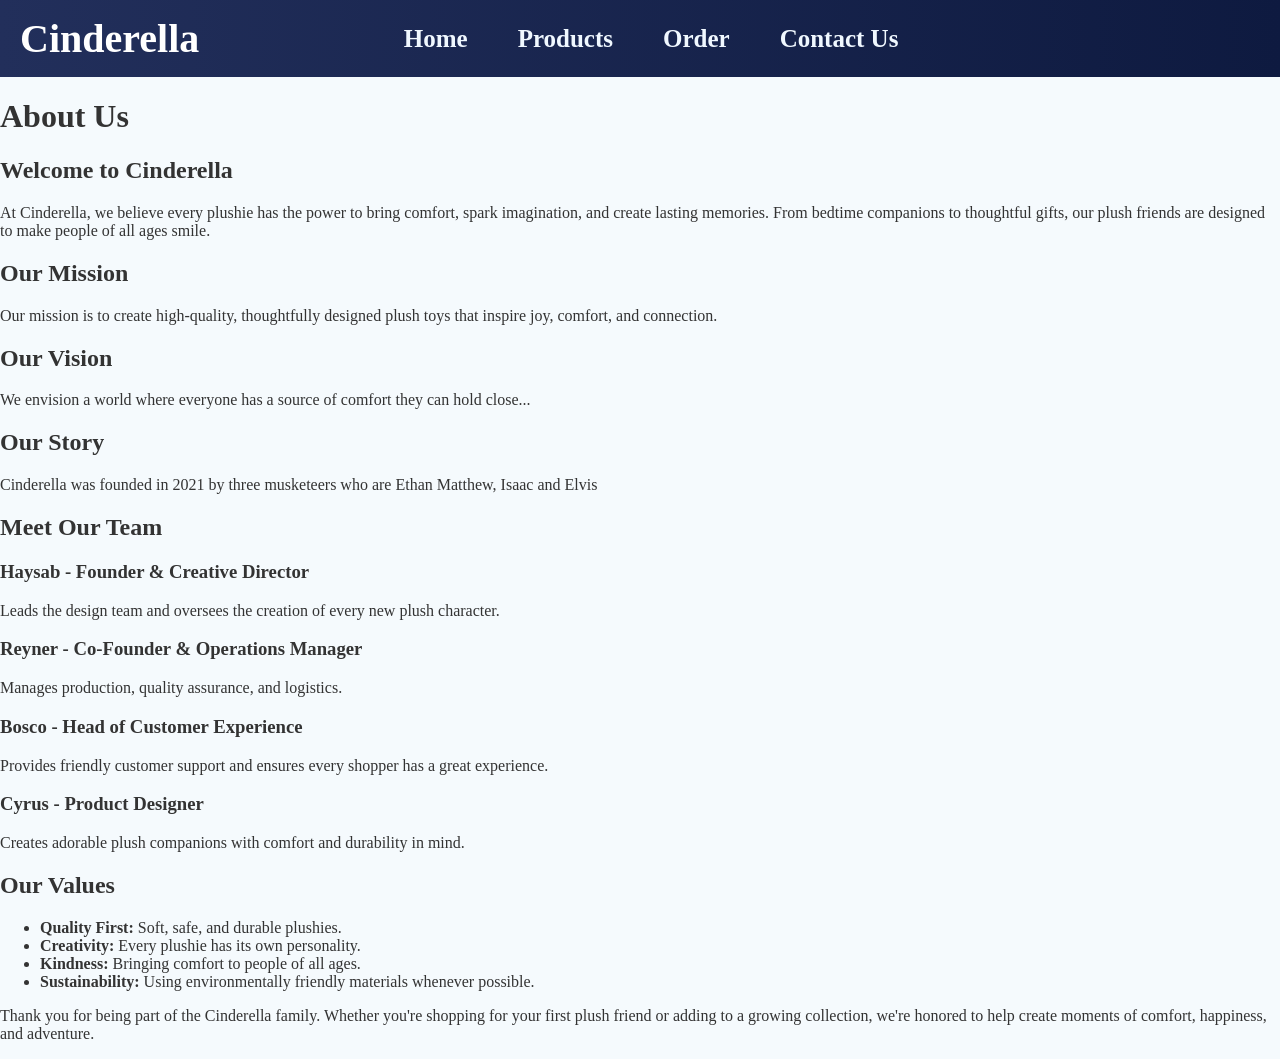
==== AboutUs.html @ c66d60aa "changed favicon to placeholder favicon. theres smth wrong with the other png" ====
<!-- Author: Akash Neyton Singh Gill, 261471U. -->
<!DOCTYPE html>
<html lang="en">
<head>
    <meta charset="UTF-8">
    <meta name="viewport" content="width=device-width, initial-scale=1.0">
    <title>About Us</title>
    <link rel="icon" type="crown" href="crown.png">
</head>
<style>

@keyframes fadeIn {
    from {
        opacity: 0;
    }
    to {
        opacity: 1;
    }
}

@keyframes fadeUp {
    from{
        opacity:0;
        transform:translateY(30px);
    }

    to{
        opacity:1;
        transform:translateY(0);
    }
}

body{
    font-family:Garamond, serif;
    margin:0;
    background-color:#F5FAFD;
    color:#333;
    animation: fadeIn 1s ease-out;
}


header{
background:linear-gradient(to right,#222f5b,#0e1a40);
color:white;
text-align:left;
padding:15px 20px;
display:flex;
align-items:center;
gap:50px;
flex-wrap:wrap;
}


header h2,
header h3,
header h4,
header h5{
margin:0;
font-size: 25px;
}

header h1{
margin: 0;
font-size: 40px;
flex:0.48;
}

</style>

<header>
    <h1>Cinderella</h1>
    <h2><a href="index.html" style="color: aliceblue; text-decoration: none;">Home</a></h2>
    <h3><a href="Products.html" style="color: aliceblue; text-decoration: none;">Products</a></h3>
    <h4><a href="Order.html" style="color: aliceblue; text-decoration: none;">Order</a></h4>
    <h5><a href="ContactUs.html" style="color: aliceblue; text-decoration: none;">Contact Us</a></h5>
</header>

<!--Top stuff done by Haysab to make website more appealing-->
<!--Everything below was done by Neyton-->



<h1>About Us</h1>
<h2>Welcome to Cinderella</h2>
<p>
 At Cinderella, we believe every plushie has the power to bring comfort, spark imagination,
and create lasting memories. From bedtime companions to thoughtful gifts, our plush friends
are designed to make people of all ages smile.
</p>
<h2>Our Mission</h2>
<p>
     Our mission is to create high-quality, thoughtfully designed plush toys that inspire joy,
     comfort, and connection.
</p>
<h2>Our Vision</h2>
<p>
    We envision a world where everyone has a source of comfort they can hold close...
</p>

    <h2>Our Story</h2>
    <p>
        Cinderella was founded in 2021 by three musketeers who are Ethan Matthew, Isaac and Elvis
    </p>

    <h2>Meet Our Team</h2>

    <h3>Haysab - Founder & Creative Director</h3>
    <p>Leads the design team and oversees the creation of every new plush character.</p>

    <h3>Reyner - Co-Founder & Operations Manager</h3>
    <p>Manages production, quality assurance, and logistics.</p>

    <h3>Bosco - Head of Customer Experience</h3>
    <p>Provides friendly customer support and ensures every shopper has a great experience.</p>

    <h3>Cyrus - Product Designer</h3>
    <p>Creates adorable plush companions with comfort and durability in mind.</p>

    <h2>Our Values</h2>

    <ul>
        <li><strong>Quality First:</strong> Soft, safe, and durable plushies.</li>
        <li><strong>Creativity:</strong> Every plushie has its own personality.</li>
        <li><strong>Kindness:</strong> Bringing comfort to people of all ages.</li>
        <li><strong>Sustainability:</strong> Using environmentally friendly materials whenever possible.</li>
    </ul>

    <p>
        Thank you for being part of the Cinderella family. Whether you're shopping for your first
        plush friend or adding to a growing collection, we're honored to help create moments of
        comfort, happiness, and adventure.
    </p>
</html>
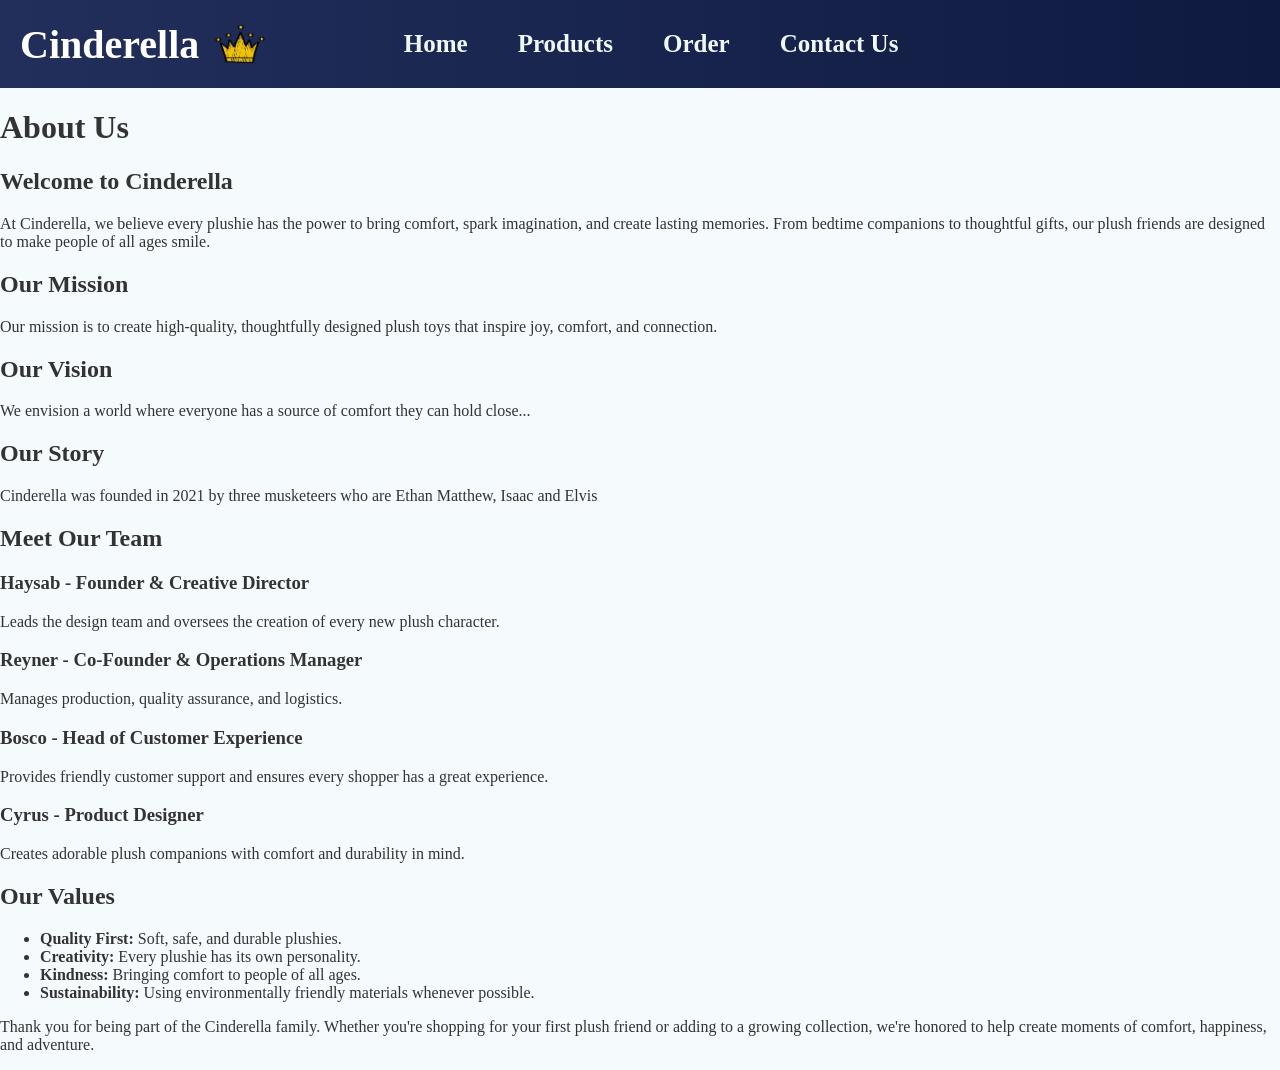
==== commit fd9f7c64: "Added themes to all pages. Added an image folder to sort things out" ====
--- a/AboutUs.html
+++ b/AboutUs.html
@@ -5,7 +5,7 @@
     <meta charset="UTF-8">
     <meta name="viewport" content="width=device-width, initial-scale=1.0">
     <title>About Us</title>
-    <link rel="icon" type="crown" href="crown.png">
+    <link rel="icon" type="crown" href="CLIPARTcrown.png">
 </head>
 <style>
 
@@ -63,12 +63,20 @@
 margin: 0;
 font-size: 40px;
 flex:0.48;
+display:flex;
+align-items:center;
+gap:12px;
+}
+
+.header-crown{
+    width:58px;
+    height:auto;
 }
 
 </style>
 
 <header>
-    <h1>Cinderella</h1>
+    <h1>Cinderella <img class="header-crown" src="CLIPARTcrown.png" alt="Crown"></h1>
     <h2><a href="index.html" style="color: aliceblue; text-decoration: none;">Home</a></h2>
     <h3><a href="Products.html" style="color: aliceblue; text-decoration: none;">Products</a></h3>
     <h4><a href="Order.html" style="color: aliceblue; text-decoration: none;">Order</a></h4>
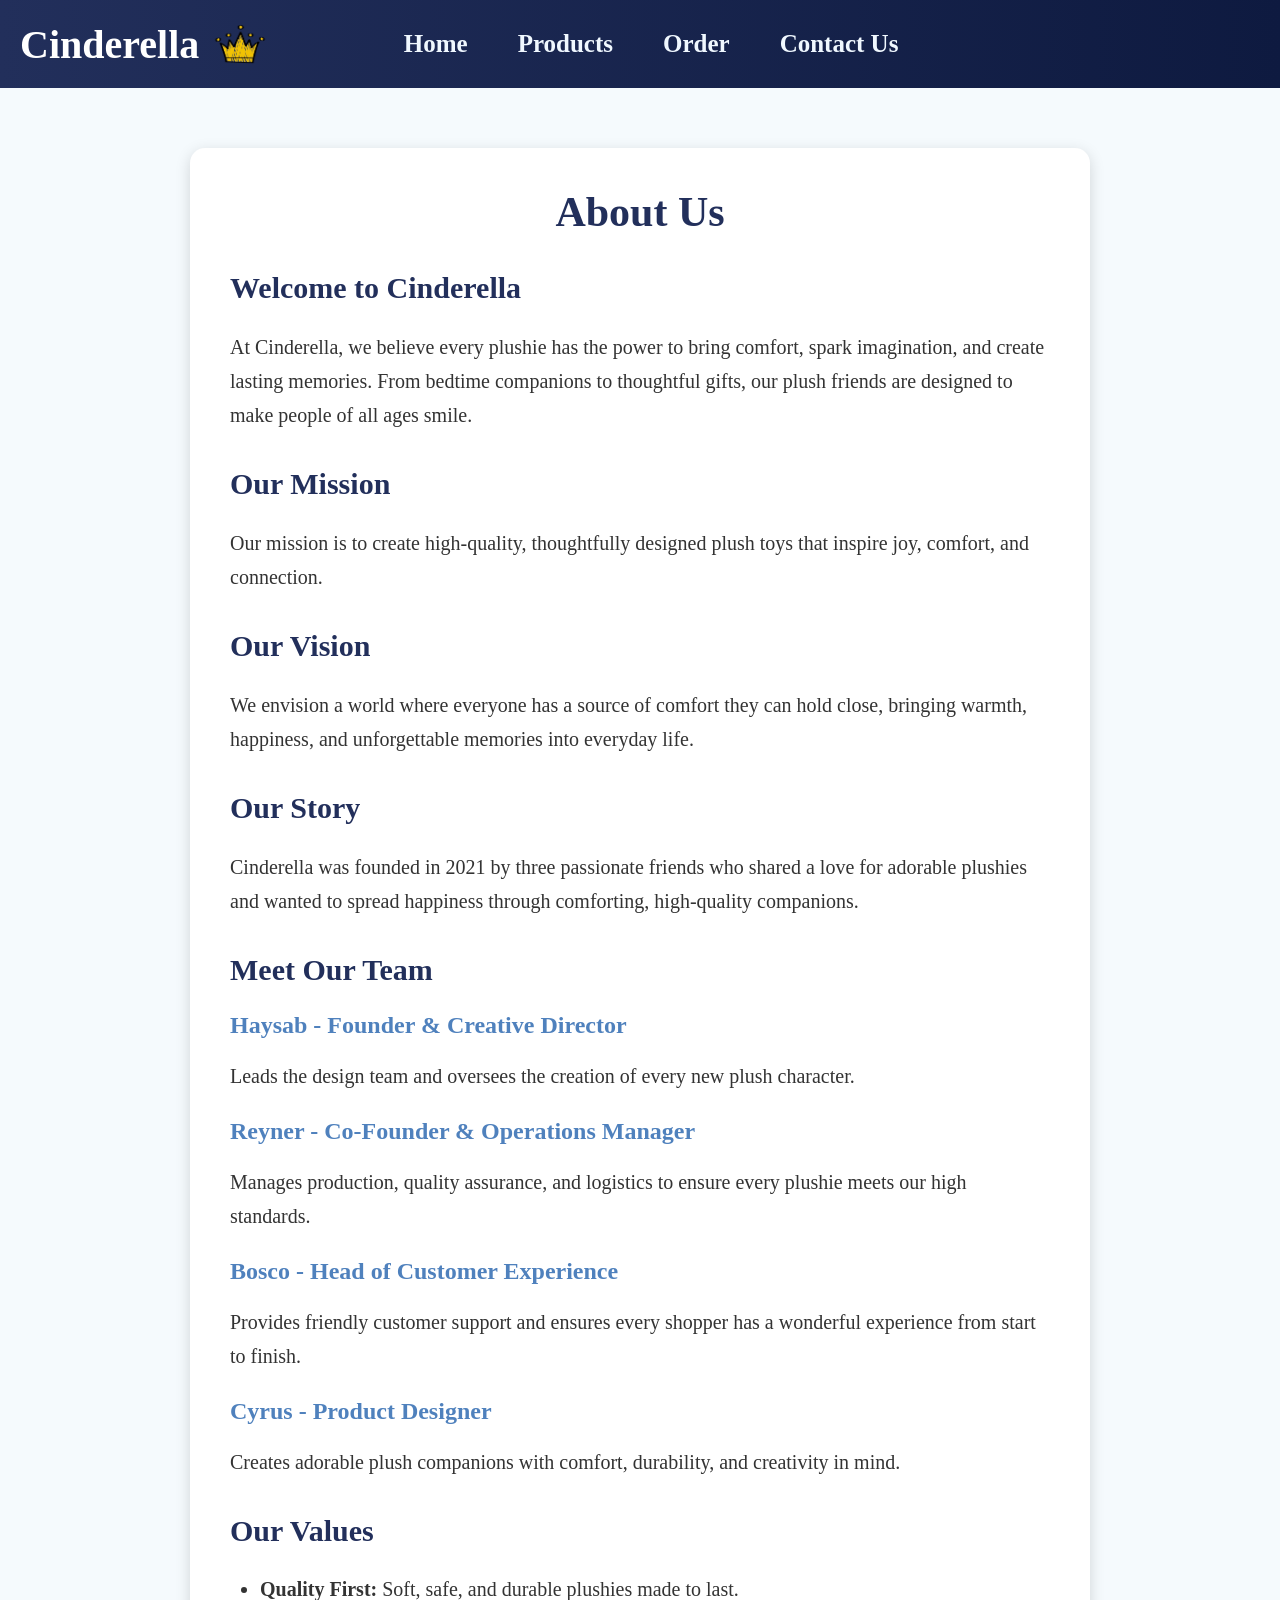
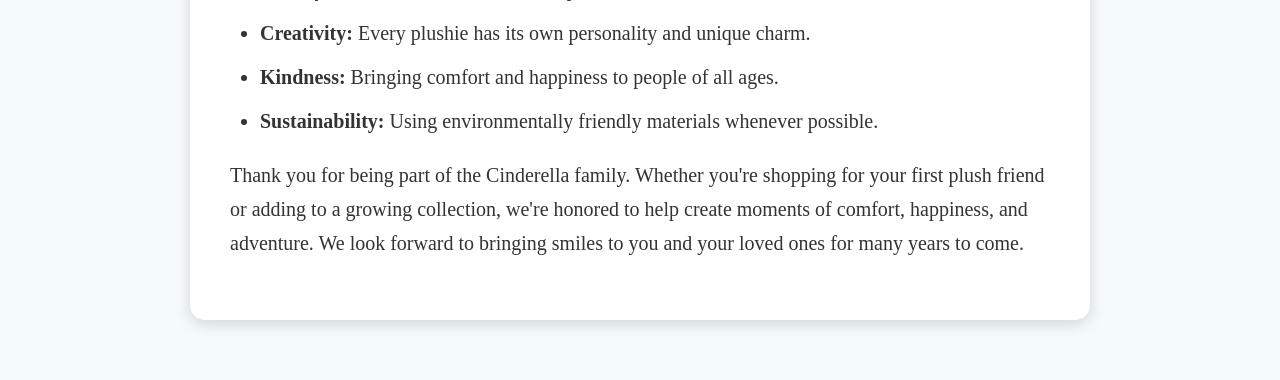
==== commit 0c6212c0: "phone compatibility and theme design for both order and about us pages" ====
--- a/AboutUs.html
+++ b/AboutUs.html
@@ -5,137 +5,319 @@
     <meta charset="UTF-8">
     <meta name="viewport" content="width=device-width, initial-scale=1.0">
     <title>About Us</title>
-    <link rel="icon" type="crown" href="CLIPARTcrown.png">
-</head>
+    <link rel="icon" type="image/png" href="Images/CLIPARTcrown.png">
+
 <style>
 
-@keyframes fadeIn {
-    from {
-        opacity: 0;
-    }
-    to {
-        opacity: 1;
-    }
-}
-
-@keyframes fadeUp {
+@keyframes fadeIn{
+    from{opacity:0;}
+    to{opacity:1;}
+}
+
+@keyframes fadeUp{
     from{
         opacity:0;
         transform:translateY(30px);
     }
-
     to{
         opacity:1;
         transform:translateY(0);
     }
 }
 
+*{
+    box-sizing:border-box;
+}
+
 body{
     font-family:Garamond, serif;
     margin:0;
-    background-color:#F5FAFD;
+    background:#F5FAFD;
     color:#333;
-    animation: fadeIn 1s ease-out;
-}
-
+    animation:fadeIn 1s ease-out;
+}
 
 header{
-background:linear-gradient(to right,#222f5b,#0e1a40);
-color:white;
-text-align:left;
-padding:15px 20px;
-display:flex;
-align-items:center;
-gap:50px;
-flex-wrap:wrap;
-}
-
+    background:linear-gradient(to right,#222f5b,#0e1a40);
+    color:white;
+    text-align:left;
+    padding:15px 20px;
+    display:flex;
+    align-items:center;
+    gap:50px;
+    flex-wrap:wrap;
+}
+
+header h1{
+    margin:0;
+    font-size:40px;
+    flex:0.48;
+    display:flex;
+    align-items:center;
+    gap:12px;
+}
+
+.header-crown{
+    width:58px;
+    height:auto;
+}
 
 header h2,
 header h3,
 header h4,
 header h5{
-margin:0;
-font-size: 25px;
-}
-
-header h1{
-margin: 0;
-font-size: 40px;
-flex:0.48;
-display:flex;
-align-items:center;
-gap:12px;
-}
-
-.header-crown{
-    width:58px;
-    height:auto;
+    margin:0;
+    font-size:25px;
+}
+
+header a{
+    color:aliceblue;
+    text-decoration:none;
+}
+
+header a:hover{
+    color:#d9e8ff;
+}
+
+.container{
+    max-width:900px;
+    margin:60px auto;
+    background:white;
+    padding:40px;
+    border-radius:15px;
+    box-shadow:0 4px 15px rgba(0,0,0,0.15);
+    animation:fadeUp 1s ease-out;
+}
+
+.container h1{
+    text-align:center;
+    color:#222f5b;
+    margin-top:0;
+    font-size:42px;
+}
+
+.container h2{
+    color:#222f5b;
+    margin-top:35px;
+    font-size:30px;
+}
+
+.container h3{
+    margin-top:25px;
+    margin-bottom:5px;
+    color:#4F81BD;
+    font-size:24px;
+}
+
+.container p{
+    font-size:20px;
+    line-height:1.7;
+}
+
+.container ul{
+    padding-left:30px;
+}
+
+.container li{
+    font-size:20px;
+    line-height:1.7;
+    margin-bottom:10px;
+}
+
+@media (max-width:768px){
+
+    header{
+        flex-wrap:wrap;
+        justify-content:center;
+        gap:20px;
+        text-align:center;
+    }
+
+    header h1{
+        flex:100%;
+        justify-content:center;
+        font-size:34px;
+    }
+
+    .header-crown{
+        width:48px;
+    }
+
+    header h2,
+    header h3,
+    header h4,
+    header h5{
+        font-size:20px;
+    }
+
+    .container{
+        margin:30px 20px;
+        padding:30px;
+    }
+
+    .container h1{
+        font-size:36px;
+    }
+
+    .container h2{
+        font-size:28px;
+    }
+
+    .container h3{
+        font-size:22px;
+    }
+
+    .container p,
+    .container li{
+        font-size:18px;
+    }
+}
+
+@media (max-width:480px){
+
+    header{
+        flex-direction:column;
+        align-items:center;
+        gap:15px;
+    }
+
+    header h1{
+        flex:unset;
+        font-size:28px;
+    }
+
+    .header-crown{
+        width:40px;
+    }
+
+    header h2,
+    header h3,
+    header h4,
+    header h5{
+        width:100%;
+        text-align:center;
+        font-size:18px;
+    }
+
+    .container{
+        margin:20px 15px;
+        padding:20px;
+    }
+
+    .container h1{
+        font-size:28px;
+    }
+
+    .container h2{
+        font-size:24px;
+    }
+
+    .container h3{
+        font-size:20px;
+    }
+
+    .container p,
+    .container li{
+        font-size:16px;
+    }
 }
 
 </style>
+</head>
+
+<body>
 
 <header>
-    <h1>Cinderella <img class="header-crown" src="CLIPARTcrown.png" alt="Crown"></h1>
-    <h2><a href="index.html" style="color: aliceblue; text-decoration: none;">Home</a></h2>
-    <h3><a href="Products.html" style="color: aliceblue; text-decoration: none;">Products</a></h3>
-    <h4><a href="Order.html" style="color: aliceblue; text-decoration: none;">Order</a></h4>
-    <h5><a href="ContactUs.html" style="color: aliceblue; text-decoration: none;">Contact Us</a></h5>
+    <h1>Cinderella <img class="header-crown" src="Images/CLIPARTcrown.png" alt="Crown"></h1>
+
+    <h2><a href="index.html">Home</a></h2>
+    <h3><a href="Products.html">Products</a></h3>
+    <h4><a href="Order.html">Order</a></h4>
+    <h5><a href="ContactUs.html">Contact Us</a></h5>
 </header>
 
-<!--Top stuff done by Haysab to make website more appealing-->
-<!--Everything below was done by Neyton-->
-
-
+<div class="container">
 
 <h1>About Us</h1>
+
 <h2>Welcome to Cinderella</h2>
-<p>
- At Cinderella, we believe every plushie has the power to bring comfort, spark imagination,
+
+<p>
+At Cinderella, we believe every plushie has the power to bring comfort, spark imagination,
 and create lasting memories. From bedtime companions to thoughtful gifts, our plush friends
 are designed to make people of all ages smile.
 </p>
+
 <h2>Our Mission</h2>
-<p>
-     Our mission is to create high-quality, thoughtfully designed plush toys that inspire joy,
-     comfort, and connection.
-</p>
+
+<p>
+Our mission is to create high-quality, thoughtfully designed plush toys that inspire joy,
+comfort, and connection.
+</p>
+
 <h2>Our Vision</h2>
-<p>
-    We envision a world where everyone has a source of comfort they can hold close...
-</p>
-
-    <h2>Our Story</h2>
-    <p>
-        Cinderella was founded in 2021 by three musketeers who are Ethan Matthew, Isaac and Elvis
-    </p>
-
-    <h2>Meet Our Team</h2>
-
-    <h3>Haysab - Founder & Creative Director</h3>
-    <p>Leads the design team and oversees the creation of every new plush character.</p>
-
-    <h3>Reyner - Co-Founder & Operations Manager</h3>
-    <p>Manages production, quality assurance, and logistics.</p>
-
-    <h3>Bosco - Head of Customer Experience</h3>
-    <p>Provides friendly customer support and ensures every shopper has a great experience.</p>
-
-    <h3>Cyrus - Product Designer</h3>
-    <p>Creates adorable plush companions with comfort and durability in mind.</p>
-
-    <h2>Our Values</h2>
-
-    <ul>
-        <li><strong>Quality First:</strong> Soft, safe, and durable plushies.</li>
-        <li><strong>Creativity:</strong> Every plushie has its own personality.</li>
-        <li><strong>Kindness:</strong> Bringing comfort to people of all ages.</li>
-        <li><strong>Sustainability:</strong> Using environmentally friendly materials whenever possible.</li>
-    </ul>
-
-    <p>
-        Thank you for being part of the Cinderella family. Whether you're shopping for your first
-        plush friend or adding to a growing collection, we're honored to help create moments of
-        comfort, happiness, and adventure.
-    </p>
-</html>
+
+<p>
+We envision a world where everyone has a source of comfort they can hold close,
+bringing warmth, happiness, and unforgettable memories into everyday life.
+</p>
+
+<h2>Our Story</h2>
+
+<p>
+Cinderella was founded in 2021 by three passionate friends who shared a love
+for adorable plushies and wanted to spread happiness through comforting,
+high-quality companions.
+</p>
+
+<h2>Meet Our Team</h2>
+
+<h3>Haysab - Founder & Creative Director</h3>
+
+<p>
+Leads the design team and oversees the creation of every new plush character.
+</p>
+
+<h3>Reyner - Co-Founder & Operations Manager</h3>
+
+<p>
+Manages production, quality assurance, and logistics to ensure every plushie
+meets our high standards.
+</p>
+
+<h3>Bosco - Head of Customer Experience</h3>
+
+<p>
+Provides friendly customer support and ensures every shopper has a wonderful
+experience from start to finish.
+</p>
+
+<h3>Cyrus - Product Designer</h3>
+
+<p>
+Creates adorable plush companions with comfort, durability, and creativity in mind.
+</p>
+
+<h2>Our Values</h2>
+
+<ul>
+    <li><strong>Quality First:</strong> Soft, safe, and durable plushies made to last.</li>
+
+    <li><strong>Creativity:</strong> Every plushie has its own personality and unique charm.</li>
+
+    <li><strong>Kindness:</strong> Bringing comfort and happiness to people of all ages.</li>
+
+    <li><strong>Sustainability:</strong> Using environmentally friendly materials whenever possible.</li>
+</ul>
+
+<p>
+Thank you for being part of the Cinderella family. Whether you're shopping for your first plush friend
+or adding to a growing collection, we're honored to help create moments of comfort,
+happiness, and adventure. We look forward to bringing smiles to you and your loved ones
+for many years to come.
+</p>
+
+</div>
+
+</body>
+</html>
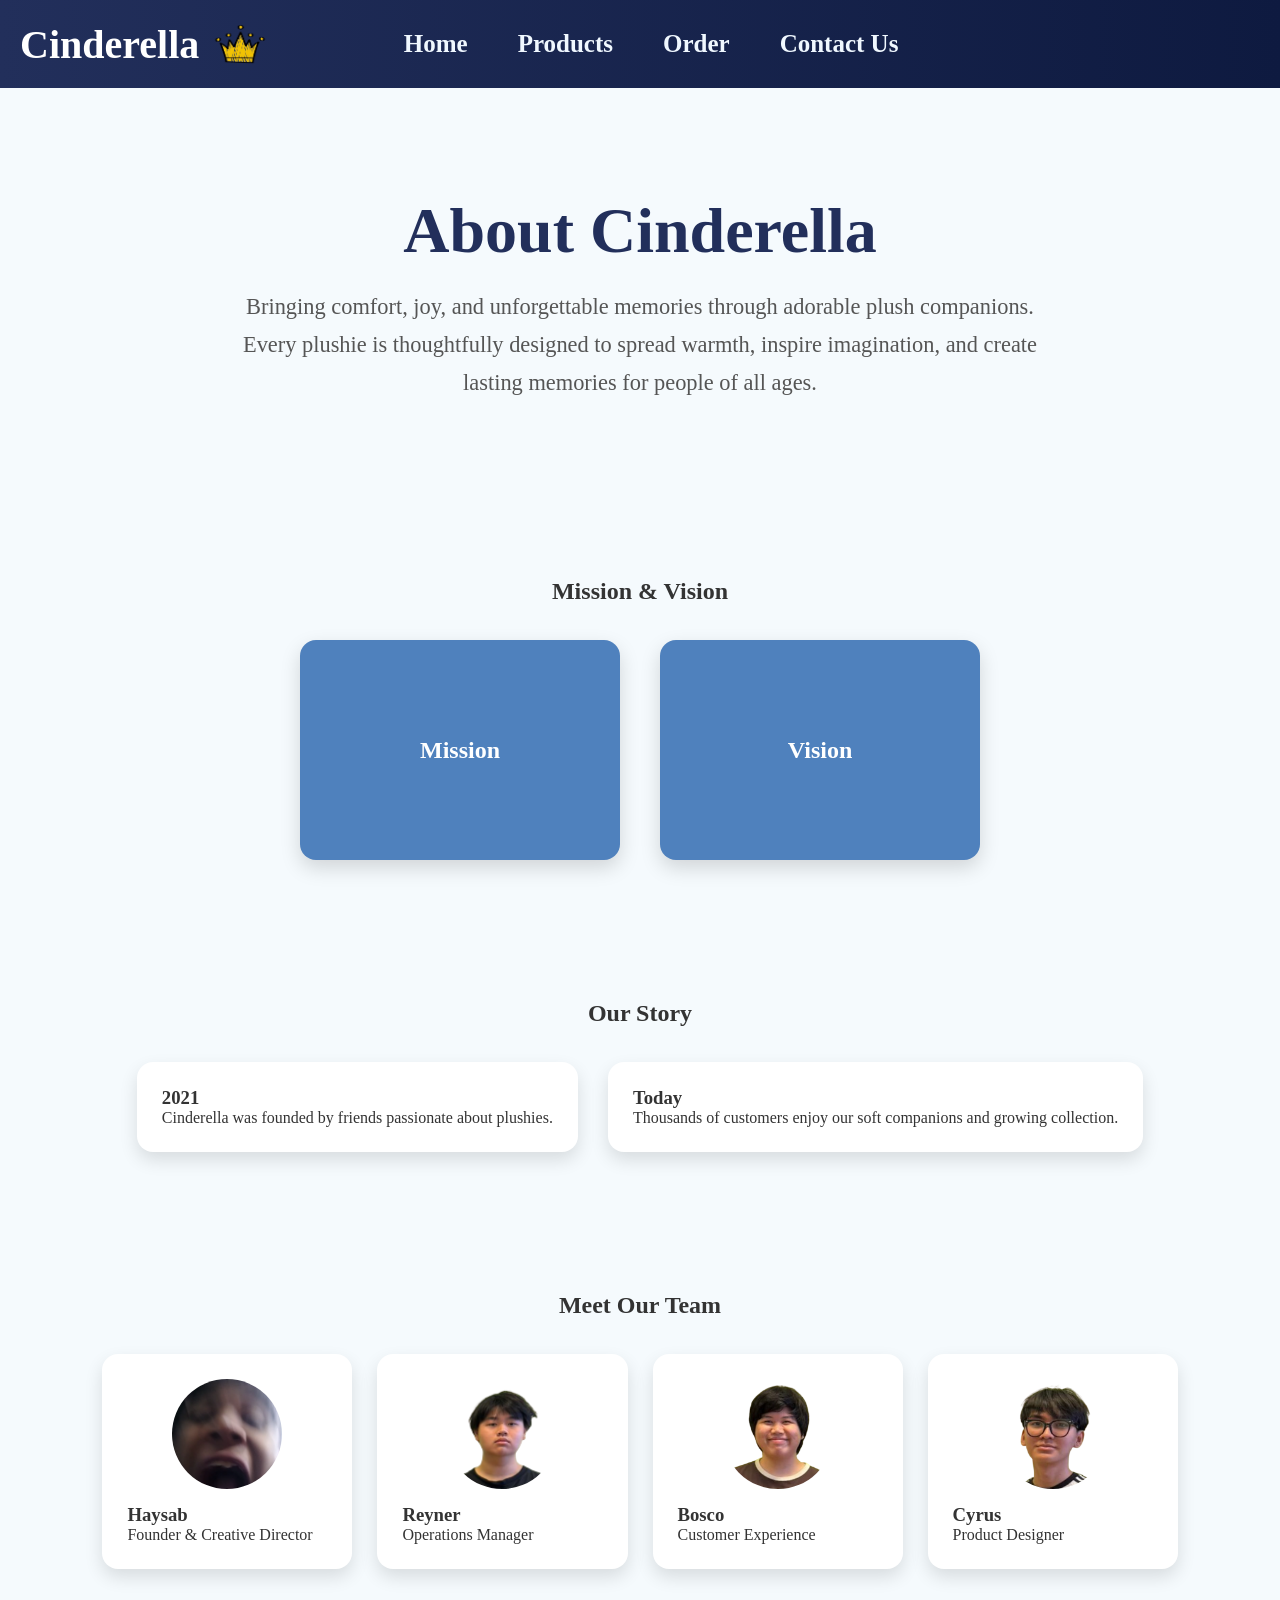
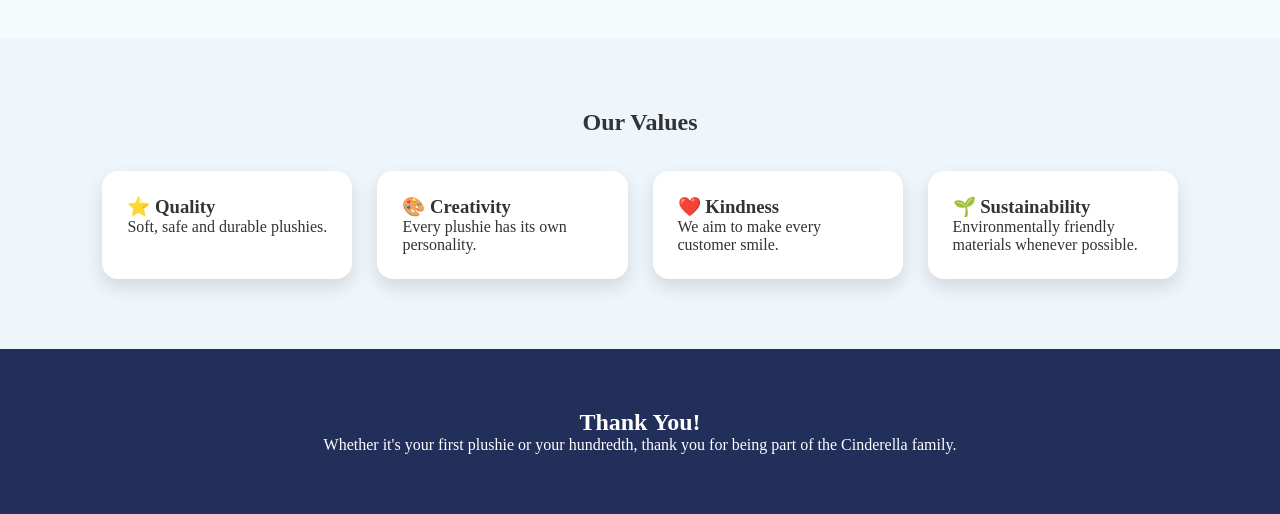
==== commit bdc23538: "FULL REVAMP" ====
--- a/AboutUs.html
+++ b/AboutUs.html
@@ -1,323 +1,363 @@
 <!-- Author: Akash Neyton Singh Gill, 261471U. -->
 <!DOCTYPE html>
 <html lang="en">
-<head>
-    <meta charset="UTF-8">
-    <meta name="viewport" content="width=device-width, initial-scale=1.0">
-    <title>About Us</title>
-    <link rel="icon" type="image/png" href="Images/CLIPARTcrown.png">
-
-<style>
-
-@keyframes fadeIn{
-    from{opacity:0;}
-    to{opacity:1;}
-}
-
-@keyframes fadeUp{
-    from{
-        opacity:0;
-        transform:translateY(30px);
-    }
-    to{
-        opacity:1;
-        transform:translateY(0);
-    }
-}
-
-*{
-    box-sizing:border-box;
-}
-
-body{
-    font-family:Garamond, serif;
-    margin:0;
-    background:#F5FAFD;
-    color:#333;
-    animation:fadeIn 1s ease-out;
-}
-
-header{
-    background:linear-gradient(to right,#222f5b,#0e1a40);
-    color:white;
-    text-align:left;
-    padding:15px 20px;
-    display:flex;
-    align-items:center;
-    gap:50px;
-    flex-wrap:wrap;
-}
-
-header h1{
-    margin:0;
-    font-size:40px;
-    flex:0.48;
-    display:flex;
-    align-items:center;
-    gap:12px;
-}
-
-.header-crown{
-    width:58px;
-    height:auto;
-}
-
-header h2,
-header h3,
-header h4,
-header h5{
-    margin:0;
-    font-size:25px;
-}
-
-header a{
-    color:aliceblue;
-    text-decoration:none;
-}
-
-header a:hover{
-    color:#d9e8ff;
-}
-
-.container{
-    max-width:900px;
-    margin:60px auto;
-    background:white;
-    padding:40px;
-    border-radius:15px;
-    box-shadow:0 4px 15px rgba(0,0,0,0.15);
-    animation:fadeUp 1s ease-out;
-}
-
-.container h1{
-    text-align:center;
-    color:#222f5b;
-    margin-top:0;
-    font-size:42px;
-}
-
-.container h2{
-    color:#222f5b;
-    margin-top:35px;
-    font-size:30px;
-}
-
-.container h3{
-    margin-top:25px;
-    margin-bottom:5px;
-    color:#4F81BD;
-    font-size:24px;
-}
-
-.container p{
-    font-size:20px;
-    line-height:1.7;
-}
-
-.container ul{
-    padding-left:30px;
-}
-
-.container li{
-    font-size:20px;
-    line-height:1.7;
-    margin-bottom:10px;
-}
-
-@media (max-width:768px){
-
-    header{
-        flex-wrap:wrap;
-        justify-content:center;
-        gap:20px;
-        text-align:center;
-    }
-
-    header h1{
-        flex:100%;
-        justify-content:center;
-        font-size:34px;
-    }
-
-    .header-crown{
-        width:48px;
-    }
-
-    header h2,
-    header h3,
-    header h4,
-    header h5{
-        font-size:20px;
-    }
-
-    .container{
-        margin:30px 20px;
-        padding:30px;
-    }
-
-    .container h1{
-        font-size:36px;
-    }
-
-    .container h2{
-        font-size:28px;
-    }
-
-    .container h3{
-        font-size:22px;
-    }
-
-    .container p,
-    .container li{
-        font-size:18px;
-    }
-}
-
-@media (max-width:480px){
-
-    header{
-        flex-direction:column;
-        align-items:center;
-        gap:15px;
-    }
-
-    header h1{
-        flex:unset;
-        font-size:28px;
-    }
-
-    .header-crown{
-        width:40px;
-    }
-
-    header h2,
-    header h3,
-    header h4,
-    header h5{
-        width:100%;
-        text-align:center;
-        font-size:18px;
-    }
-
-    .container{
-        margin:20px 15px;
-        padding:20px;
-    }
-
-    .container h1{
-        font-size:28px;
-    }
-
-    .container h2{
-        font-size:24px;
-    }
-
-    .container h3{
-        font-size:20px;
-    }
-
-    .container p,
-    .container li{
-        font-size:16px;
-    }
-}
-
-</style>
-</head>
-
-<body>
-
-<header>
-    <h1>Cinderella <img class="header-crown" src="Images/CLIPARTcrown.png" alt="Crown"></h1>
-
-    <h2><a href="index.html">Home</a></h2>
-    <h3><a href="Products.html">Products</a></h3>
-    <h4><a href="Order.html">Order</a></h4>
-    <h5><a href="ContactUs.html">Contact Us</a></h5>
-</header>
-
-<div class="container">
-
-<h1>About Us</h1>
-
-<h2>Welcome to Cinderella</h2>
-
-<p>
-At Cinderella, we believe every plushie has the power to bring comfort, spark imagination,
-and create lasting memories. From bedtime companions to thoughtful gifts, our plush friends
-are designed to make people of all ages smile.
-</p>
-
-<h2>Our Mission</h2>
-
-<p>
-Our mission is to create high-quality, thoughtfully designed plush toys that inspire joy,
-comfort, and connection.
-</p>
-
-<h2>Our Vision</h2>
-
-<p>
-We envision a world where everyone has a source of comfort they can hold close,
-bringing warmth, happiness, and unforgettable memories into everyday life.
-</p>
-
-<h2>Our Story</h2>
-
-<p>
-Cinderella was founded in 2021 by three passionate friends who shared a love
-for adorable plushies and wanted to spread happiness through comforting,
-high-quality companions.
-</p>
-
-<h2>Meet Our Team</h2>
-
-<h3>Haysab - Founder & Creative Director</h3>
-
-<p>
-Leads the design team and oversees the creation of every new plush character.
-</p>
-
-<h3>Reyner - Co-Founder & Operations Manager</h3>
-
-<p>
-Manages production, quality assurance, and logistics to ensure every plushie
-meets our high standards.
-</p>
-
-<h3>Bosco - Head of Customer Experience</h3>
-
-<p>
-Provides friendly customer support and ensures every shopper has a wonderful
-experience from start to finish.
-</p>
-
-<h3>Cyrus - Product Designer</h3>
-
-<p>
-Creates adorable plush companions with comfort, durability, and creativity in mind.
-</p>
-
-<h2>Our Values</h2>
-
-<ul>
-    <li><strong>Quality First:</strong> Soft, safe, and durable plushies made to last.</li>
-
-    <li><strong>Creativity:</strong> Every plushie has its own personality and unique charm.</li>
-
-    <li><strong>Kindness:</strong> Bringing comfort and happiness to people of all ages.</li>
-
-    <li><strong>Sustainability:</strong> Using environmentally friendly materials whenever possible.</li>
-</ul>
-
-<p>
-Thank you for being part of the Cinderella family. Whether you're shopping for your first plush friend
-or adding to a growing collection, we're honored to help create moments of comfort,
-happiness, and adventure. We look forward to bringing smiles to you and your loved ones
-for many years to come.
-</p>
-
-</div>
-
-</body>
+	<head>
+		<meta charset="UTF-8">
+		<meta name="viewport" content="width=device-width, initial-scale=1.0">
+		<title>About Us | Cinderella</title>
+		<link rel="icon" type="image/png" href="Images/CLIPARTcrown.png">
+		<style>
+			* {
+				margin: 0;
+				padding: 0;
+				box-sizing: border-box
+			}
+
+			body {
+				font-family: Garamond, serif;
+				background: #F5FAFD;
+				color: #333
+			}
+
+			header {
+				background: linear-gradient(to right, #222f5b, #0e1a40);
+				color: #fff;
+				text-align: left;
+				padding: 15px 20px;
+				display: flex;
+				align-items: center;
+				gap: 50px
+			}
+
+			header h1 {
+				margin: 0;
+				font-size: 40px;
+				flex: .48;
+				display: flex;
+				align-items: center;
+				gap: 12px
+			}
+
+			.header-crown {
+				width: 58px
+			}
+
+			header h2,
+			header h3,
+			header h4,
+			header h5 {
+				margin: 0;
+				font-size: 25px
+			}
+
+			header a {
+				color: aliceblue;
+				text-decoration: none
+			}
+
+			header a:hover {
+				color: #d9e8ff
+			}
+
+			.hero {
+				min-height: 420px;
+				background: #F5FAFD;
+				display: flex;
+				justify-content: center;
+				align-items: center;
+				text-align: center;
+				padding: 80px 20px
+			}
+
+			.hero h1 {
+				font-size: 4rem;
+				color: #222f5b;
+				margin-bottom: 20px
+			}
+
+			.hero p {
+				max-width: 800px;
+				font-size: 1.4rem;
+				line-height: 1.7;
+				color: #555
+			}
+
+			section {
+				padding: 70px 8%
+			}
+
+			.flip-wrap {
+				display: flex;
+				gap: 40px;
+				justify-content: center;
+				flex-wrap: wrap
+			}
+
+			.flip {
+				width: 320px;
+				height: 220px;
+				perspective: 1000px
+			}
+
+			.inner {
+				position: relative;
+				width: 100%;
+				height: 100%;
+				transition: .8s;
+				transform-style: preserve-3d
+			}
+
+			.flip:hover .inner {
+				transform: rotateY(180deg)
+			}
+
+			.face {
+				position: absolute;
+				inset: 0;
+				border-radius: 16px;
+				display: flex;
+				justify-content: center;
+				align-items: center;
+				flex-direction: column;
+				padding: 20px;
+				backface-visibility: hidden;
+				box-shadow: 0 8px 20px rgba(0, 0, 0, .15)
+			}
+
+			.front {
+				background: #4f81bd;
+				color: #fff
+			}
+
+			.back {
+				background: #fff;
+				transform: rotateY(180deg)
+			}
+
+			.timeline {
+				display: flex;
+				gap: 30px;
+				flex-wrap: wrap;
+				justify-content: center
+			}
+
+			.tbox,
+			.member,
+			.value {
+				background: #fff;
+				border-radius: 16px;
+				padding: 25px;
+				box-shadow: 0 8px 18px rgba(0, 0, 0, .12);
+				transition: .3s
+			}
+
+			.tbox:hover,
+			.member:hover,
+			.value:hover {
+				transform: translateY(-8px)
+			}
+
+			.grid {
+				display: grid;
+				grid-template-columns: repeat(auto-fit, minmax(220px, 1fr));
+				gap: 25px
+			}
+
+			.member img {
+				width: 110px;
+				height: 110px;
+				border-radius: 50%;
+				object-fit: cover;
+				display: block;
+				margin: 0 auto 15px
+			}
+
+			.values {
+				background: #eef5fb
+			}
+
+			footer {
+				background: #222f5b;
+				color: #fff;
+				text-align: center;
+				padding: 60px 20px
+			}
+
+			@media(max-width:768px) {
+				header {
+					flex-wrap: wrap;
+					justify-content: center;
+					gap: 20px;
+					text-align: center
+				}
+
+				header h1 {
+					flex: 100%;
+					justify-content: center;
+					font-size: 34px
+				}
+
+				.header-crown {
+					width: 48px
+				}
+
+				header h2,
+				header h3,
+				header h4,
+				header h5 {
+					font-size: 20px
+				}
+
+				.hero h1 {
+					font-size: 2.8rem
+				}
+			}
+
+			@media(max-width:480px) {
+				header {
+					flex-direction: column;
+					align-items: center;
+					gap: 15px
+				}
+
+				header h1 {
+					flex: unset;
+					font-size: 28px
+				}
+
+				.header-crown {
+					width: 40px
+				}
+
+				header h2,
+				header h3,
+				header h4,
+				header h5 {
+					width: 100%;
+					text-align: center;
+					font-size: 18px
+				}
+
+				.hero h1 {
+					font-size: 2.2rem
+				}
+
+				.hero p {
+					font-size: 1.1rem
+				}
+			}
+		</style>
+	</head>
+	<body>
+		<header>
+			<h1>Cinderella <img class="header-crown" src="Images/CLIPARTcrown.png" alt="Crown">
+			</h1>
+			<h2>
+				<a href="index.html">Home</a>
+			</h2>
+			<h3>
+				<a href="Products.html">Products</a>
+			</h3>
+			<h4>
+				<a href="Order.html">Order</a>
+			</h4>
+			<h5>
+				<a href="ContactUs.html">Contact Us</a>
+			</h5>
+		</header>
+		<section class="hero">
+			<div>
+				<h1>About Cinderella</h1>
+				<p>Bringing comfort, joy, and unforgettable memories through adorable plush companions. Every plushie is thoughtfully designed to spread warmth, inspire imagination, and create lasting memories for people of all ages.</p>
+			</div>
+		</section>
+		<section>
+			<h2 style="text-align:center;margin-bottom:35px">Mission & Vision</h2>
+			<div class="flip-wrap">
+				<div class="flip">
+					<div class="inner">
+						<div class="face front">
+							<h2>Mission</h2>
+						</div>
+						<div class="face back">
+							<p>Create high-quality plushies that inspire comfort, happiness and connection.</p>
+						</div>
+					</div>
+				</div>
+				<div class="flip">
+					<div class="inner">
+						<div class="face front">
+							<h2>Vision</h2>
+						</div>
+						<div class="face back">
+							<p>A world where everyone has a cuddly companion that brings warmth every day.</p>
+						</div>
+					</div>
+				</div>
+			</div>
+		</section>
+		<section>
+			<h2 style="text-align:center;margin-bottom:35px">Our Story</h2>
+			<div class="timeline">
+				<div class="tbox">
+					<h3>2021</h3>
+					<p>Cinderella was founded by friends passionate about plushies.</p>
+				</div>
+				<div class="tbox">
+					<h3>Today</h3>
+					<p>Thousands of customers enjoy our soft companions and growing collection.</p>
+				</div>
+			</div>
+		</section>
+		<section>
+			<h2 style="text-align:center;margin-bottom:35px">Meet Our Team</h2>
+			<div class="grid">
+				<div class="member">
+					<img src="Images/haysab.png">
+					<h3>Haysab</h3>
+					<p>Founder & Creative Director</p>
+				</div>
+				<div class="member">
+					<img src="Images/reyner.png">
+					<h3>Reyner</h3>
+					<p>Operations Manager</p>
+				</div>
+				<div class="member">
+					<img src="Images/bosco.png">
+					<h3>Bosco</h3>
+					<p>Customer Experience</p>
+				</div>
+				<div class="member">
+					<img src="Images/cyrus.png">
+					<h3>Cyrus</h3>
+					<p>Product Designer</p>
+				</div>
+			</div>
+		</section>
+		<section class="values">
+			<h2 style="text-align:center;margin-bottom:35px">Our Values</h2>
+			<div class="grid">
+				<div class="value">
+					<h3>⭐ Quality</h3>
+					<p>Soft, safe and durable plushies.</p>
+				</div>
+				<div class="value">
+					<h3>🎨 Creativity</h3>
+					<p>Every plushie has its own personality.</p>
+				</div>
+				<div class="value">
+					<h3>❤️ Kindness</h3>
+					<p>We aim to make every customer smile.</p>
+				</div>
+				<div class="value">
+					<h3>🌱 Sustainability</h3>
+					<p>Environmentally friendly materials whenever possible.</p>
+				</div>
+			</div>
+		</section>
+		<footer>
+			<h2>Thank You!</h2>
+			<p>Whether it's your first plushie or your hundredth, thank you for being part of the Cinderella family.</p>
+		</footer>
+	</body>
 </html>
